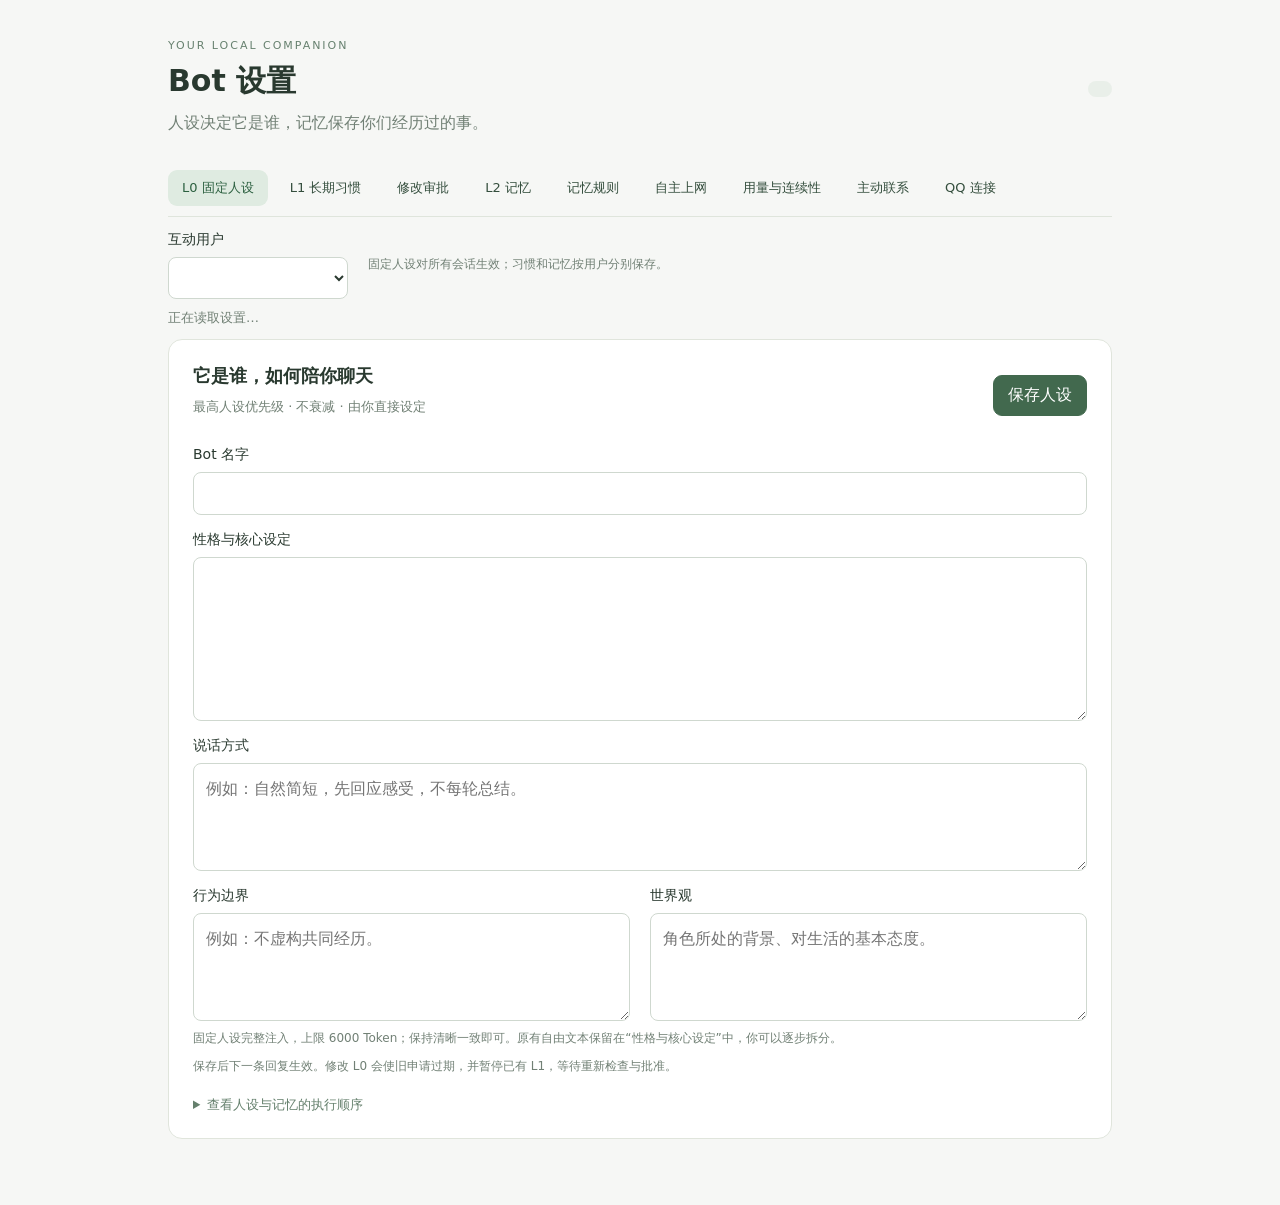
==== plugin/views/memories/index.html @ a5a111e8 "Add configurable QQ group scanning and robust message batching" ====
<!doctype html>
<html lang="zh-CN"><head><meta charset="utf-8"><meta name="viewport" content="width=device-width,initial-scale=1"><title>Bot 设置</title><link rel="stylesheet" href="./style.css"><script src="/api/plugin/page/bridge-sdk.js"></script></head>
<body><main>
  <header class="top"><div><small>YOUR LOCAL COMPANION</small><h1>Bot 设置</h1><p>人设决定它是谁，记忆保存你们经历过的事。</p></div><span id="model" class="badge"></span></header>
  <nav class="tabs" aria-label="Bot 设置分类"><button class="tab active" data-tab="persona" aria-selected="true">L0 固定人设</button><button class="tab" data-tab="habits" aria-selected="false">L1 长期习惯</button><button class="tab" data-tab="approvals" aria-selected="false">修改审批 <span id="pending-count"></span></button><button class="tab" data-tab="memory" aria-selected="false">L2 记忆</button><button class="tab" data-tab="rules" aria-selected="false">记忆规则</button><button class="tab" data-tab="web" aria-selected="false">自主上网</button><button class="tab" data-tab="metrics" aria-selected="false">用量与连续性</button><button class="tab" data-tab="proactive" aria-selected="false">主动联系</button><button class="tab" data-tab="qq" aria-selected="false">QQ 连接</button></nav>
  <div class="scope"><label class="compact">互动用户<select id="people" aria-label="互动用户"></select></label><p>固定人设对所有会话生效；习惯和记忆按用户分别保存。</p></div>
  <p id="notice" role="status">正在读取设置…</p>
  <section id="proactive-panel" class="panel" hidden>
    <div class="section-heading"><div><h2>偶尔来找你</h2><p>沿用你们的人设、记忆和聊天。只联系已绑定的 QQ 主号。</p></div><button class="primary" id="save-contact">保存主动联系设置</button></div>
    <label class="toggle"><input id="contact-enabled" type="checkbox">开启主动联系</label>
    <div class="budget-grid"><label>最短间隔（小时）<input id="contact-min" type="number" min="0.25" max="168" step="0.25"></label><label>最长间隔（小时）<input id="contact-max" type="number" min="0.25" max="168" step="0.25"></label></div>
    <p class="hint">你在 QQ 或 Web 发来新消息后，随机选择一次等待时长。发出一条后暂停，直到你再次回复。电脑需要保持运行。</p>
    <label class="toggle"><input id="contact-quiet" type="checkbox">开启免打扰（北京时间）</label>
    <div class="budget-grid"><label>免打扰开始<input id="contact-start" type="time"></label><label>免打扰结束<input id="contact-end" type="time"></label></div>
    <p class="hint">到点恰逢免打扰时，顺延至结束后。可跨午夜，例如 23:00～08:00。</p>
    <div class="callout"><strong id="contact-state" role="status">正在读取排期…</strong><p id="contact-detail"></p></div>
    <div class="actions"><button id="refresh-contact">刷新状态</button><button id="preview-contact">生成一次预览（不发送）</button></div>
    <p class="hint">预览会调用模型；只展示它想说的话，不消耗本轮联系机会。关闭再开启也不会跳过“等待你回复”。</p>
    <div id="contact-preview" aria-live="polite"></div>
    <h3>最近的主动联系</h3><div id="contact-deliveries"></div>
  </section>
  <section id="qq-panel" class="panel" hidden>
    <div class="section-heading"><div><h2>在 QQ 里继续聊天</h2><p>和本地 Web 共用人设、记忆和长期习惯。</p></div><button id="refresh-qq">刷新二维码</button></div>
    <p id="qq-state" role="status">正在读取 QQ 状态…</p>
    <div class="qq-login"><img id="qq-qr" alt="Bot QQ 登录二维码" width="260" height="260" hidden><p>使用要交给 Bot 的 QQ 小号，在手机 QQ 中扫码并确认登录。此页会自动更新二维码，可留到早上再扫。</p></div>
    <div id="qq-pairing" class="callout" hidden><strong>第一次使用：绑定你的主号</strong><p>登录后，用平常和 Bot 聊天的主号加小号为好友，再把下面这一行私聊发给 Bot。完成后，两边会共用同一份陪伴记忆。</p><pre id="qq-bind"></pre><p class="hint">绑定口令只在本机页面显示。绑定前不读取聊天进模型；绑定后仅响应已绑定主号的私聊。</p></div>
    <p id="qq-owner" class="hint"></p>
    <h3>聊天方式</h3>
    <label>私聊消息合并窗口（秒）<input id="qq-private-quiet" type="number" min="0.3" max="10" step="0.1"></label>
    <p class="hint">私聊在最后一条消息后等待这段时间，再一起理解；默认 3.5 秒，持续连发最多收集 15 秒。生成期间有新输入时，过时回复不再发送，输入仍保存在记忆库中。</p>
    <label class="toggle"><input id="group-scan-enabled" type="checkbox">无需 @，定时查看群聊新消息并自主决定是否接话</label>
    <div class="budget-grid"><label>群聊扫描间隔（秒）<input id="group-scan-interval" type="number" min="1" max="600" step="1"></label><label>QQ 回复引用<select id="qq-quote-mode"><option value="adaptive">按需引用，由 Bot 选择</option><option value="never">不引用</option><option value="always">总是引用</option></select></label></div>
    <label for="group-scan-ids">参与群号（可选，每行一个或用逗号分隔）</label><textarea id="group-scan-ids" rows="3" maxlength="1500" placeholder="留空表示所有已加入的群"></textarea>
    <p class="hint">没有新消息不调用模型；有新消息时先判断是否值得接话，可以保持安静。群内不同成员的发言一起理解并标明说话人，群记忆与私人记忆隔离。关闭扫描后恢复仅 @Bot 触发。私聊仍只接已绑定主号。</p>
    <button class="primary" id="save-qq-chat">保存聊天方式</button>
    <p class="hint">引用读取继续可用；按需模式下普通接话不带引用，明确指向某条输入时才引用。自主接话不强制 @ 成员，回应明确 @Bot 的提问时保留 @。</p>
    <h3>最近的群聊扫描</h3><div id="group-scan-history"></div>
    <p class="hint">QQ 客户端随 Bot 启停，登录状态保存在项目本地目录。电脑和 Bot 在线时才能聊天。</p>
    <p><a href="/companion/qq" target="_blank" rel="noopener">打开独立扫码页</a></p>
  </section>
  <section id="persona-panel" class="panel">
    <div class="section-heading"><div><h2>它是谁，如何陪你聊天</h2><p>最高人设优先级 · 不衰减 · 由你直接设定</p></div><button class="primary" id="save-profile">保存人设</button></div>
    <label for="bot-name">Bot 名字</label><input id="bot-name" maxlength="40" autocomplete="off">
    <label for="persona">性格与核心设定</label><textarea id="persona" rows="5" maxlength="30000" spellcheck="false"></textarea>
    <label for="speech-style">说话方式</label><textarea id="speech-style" rows="3" maxlength="30000" placeholder="例如：自然简短，先回应感受，不每轮总结。"></textarea>
    <div class="budget-grid"><div><label for="boundaries">行为边界</label><textarea id="boundaries" rows="3" maxlength="30000" placeholder="例如：不虚构共同经历。"></textarea></div><div><label for="worldview">世界观</label><textarea id="worldview" rows="3" maxlength="30000" placeholder="角色所处的背景、对生活的基本态度。"></textarea></div></div>
    <p id="profile-size" class="hint"></p><p class="hint">固定人设完整注入，上限 6000 Token；保持清晰一致即可。原有自由文本保留在“性格与核心设定”中，你可以逐步拆分。</p>
    <p class="hint">保存后下一条回复生效。修改 L0 会使旧申请过期，并暂停已有 L1，等待重新检查与批准。</p>
    <details><summary>查看人设与记忆的执行顺序</summary><p>L0 固定人设 → 已批准的 L1 长期习惯 → 按预算注入 L2 记忆。待审内容不会生效，随机旧事不能修改人设。</p><pre id="memory-instructions"></pre></details>
  </section>
  <section id="habits-panel" class="panel" hidden>
    <div class="section-heading"><div><h2>相处中形成的长期习惯</h2><p>称呼、表达习惯、共同的梗、互动风格；不按普通记忆规则衰减。</p></div><button class="refresh-persona">刷新</button></div>
    <div class="callout"><strong>形成候选，等待你决定</strong><p>每日从跨日互动中发现候选，经过一致性检查后进入修改审批。不会因为一句玩笑或一条随机记忆自动改变人格。</p><button id="discover">检查长期习惯候选</button><p class="hint">会调用 DeepSeek；证据不足时跳过，同一天不重复生成。</p></div>
    <section id="habits"></section>
  </section>
  <section id="approvals-panel" class="panel" hidden>
    <div class="section-heading"><div><h2>Bot 的设定修改申请</h2><p>Bot 有申请权限；只有你手动批准后才会执行。</p></div><button class="refresh-persona">刷新申请</button></div>
    <p class="callout">先查看具体差异和依据，再逐条批准或拒绝。聊天里的“同意”不代替这里的授权；检查未通过或已过期的申请不能批准。</p>
    <section id="proposals"></section>
  </section>
  <section id="memory-panel" class="panel" hidden>
    <div class="section-heading"><div><h2>它记住的事情</h2><p>查看不会刷新等级。“核心长期”是用户的稳定事实，与 Bot 人设独立。</p></div><button id="refresh">刷新记忆</button></div>
    <div class="tools"><label class="compact">整理日期<input type="date" id="day"></label><button id="consolidate">整理所选日期</button></div>
    <div id="counts" class="counts"></div>
    <div class="filters" aria-label="筛选记忆"><button class="active" data-filter="all">全部</button><button data-filter="core">核心长期</button><button data-filter="active">活跃</button><button data-filter="archived">归档</button><button data-filter="invalid">已失效</button></div>
    <section id="memories"></section>
    <details><summary>整理记录与上下文用量</summary><pre id="jobs"></pre></details>
  </section>
  <section id="web-panel" class="panel" hidden>
    <div class="section-heading"><div><h2>跟着话题去了解外面的世界</h2><p>Bot 根据聊天需要自主搜索和读取公开网页，回答时附上来源。</p></div><button id="save-web" class="primary">保存联网设置</button></div>
    <label class="toggle"><input id="web-enabled" type="checkbox">允许 Bot 自主上网</label>
    <p class="hint">使用现有 DeepSeek 凭据。公开搜索与网页读取按成功调用次数计费，详见 <a href="https://api-docs.deepseek.com/guides/search/" target="_blank" rel="noopener noreferrer">DeepSeek 官方说明</a>。</p>
    <div class="budget-grid"><label>每轮最多联网次数<input id="web-calls" type="number" min="1" max="5"></label><label>每轮网页内容预算<input id="web-budget" type="number" min="2000" max="24000" step="1000"></label></div>
    <p class="hint">预算用于限制模型读取的网页内容，使用官方本地分词器规划。联网不影响人设审批要求，网页内容不会自动成为用户事实。</p>
    <div class="section-heading budget-heading"><div><h2>最近的联网记录</h2><p>查看它搜索了什么、读取了哪个页面。</p></div><button id="refresh-web">刷新记录</button></div>
    <section id="web-history"></section>
  </section>
<section id="metrics-panel" class="panel" hidden>
    <div class="section-heading"><div><h2>用量与对话连续性</h2><p>规划使用官方本地分词器；实际输入、输出和缓存以 API 返回为准。</p></div><button id="refresh-metrics">刷新用量</button></div>
    <div id="usage-totals" class="callout"></div>
    <h2>按月的实际调用统计</h2><div id="usage-monthly" class="table-wrap"></div>
    <p class="hint">下表为模型费用。搜索/读网页的成功调用费用另列；缺失 API 用量的请求不按零费用推断。</p><div id="usage-web" class="table-wrap"></div>
    <details><summary>每日分类用量与响应延迟</summary><div id="usage-daily" class="table-wrap"></div></details>
    <details><summary>当前预算与最近的上下文构建</summary><pre id="context-metrics"></pre></details>
    <details><summary>历史连续性摘要与来源</summary><pre id="continuity-summaries"></pre></details>
    <div class="section-heading budget-heading"><div><h2>月度费用情景估算</h2><p>美元，30 天；假设每回复平均输入 30000、输出 500 Token、一次模型请求。后台任务另列，所有数值都不是要求填满的预算。</p></div></div>
    <div id="cost-forecast" class="table-wrap"></div>
    <details><summary>持续长聊：平均输入 200000 Token / 回复</summary><p class="hint">近期原文长期在 168000–216000 之间滚动时，应参考此情景。每天新增对话与后台任务假设与上表相同。</p><div id="cost-continuous" class="table-wrap"></div></details>
    <p class="hint">谷–峰表示全部按谷价与全部按峰价的范围。真实费用取决于历史长度、工具续轮、缓存、回复长度和时段。搜索/读网页按成功次数另计。更大上下文的敏感性分析保存在项目设计报告。</p>
  </section>
  <section id="rules-panel" class="panel" hidden>
    <div class="section-heading"><div><h2>记忆如何保持鲜活</h2><p>L2 按衰减、归档和唤醒方案运行，不改写 L0 / L1。</p></div></div>
    <div class="rule-grid"><article><strong>48 小时降一级</strong><p>普通记忆从 Lv.10 开始，连续 8 天未被用户提及后归档。</p></article><article><strong>用户提及才恢复</strong><p>用户重新提及或确认，恢复 Lv.10。Bot 自己回忆、搜索和查看不刷新等级。</p></article><article><strong>每天整理一次</strong><p>北京时间 03:00 后整理前一天；电脑离线时，下次在线补做。</p></article><article><strong>每轮一次偶然回忆</strong><p>随机读一条归档记忆，与当前话题无关时忽略。用户核心事实不参与普通衰减。</p></article></div>
    <div class="section-heading budget-heading"><div><h2>上下文预算</h2><p>控制每轮带入的记忆和近期对话，原始记录仍会保留。</p></div><button class="primary" id="save-budgets">保存预算</button></div>
    <div class="budget-grid"><label>记忆预算<input id="memory-budget" type="number" min="200" max="60000" step="100"></label><label>近期对话预算<input id="history-budget" type="number" min="500" max="360000" step="100"></label></div><p class="hint">使用官方本地分词器规划。记忆与完整对话按需使用，历史检索另有独立预算；API 实际 Token 与费用在“用量与连续性”中查看。</p>
  </section>
</main><script type="module" src="./app.js"></script></body></html>
---- plugin/views/memories/style.css ----
:root{color-scheme:light dark;font-family:system-ui,"Microsoft YaHei",sans-serif;background:#f6f7f5;color:#29392f}*{box-sizing:border-box}body{margin:0}main{max-width:1000px;margin:34px auto;padding:0 28px 32px}.top{display:flex;align-items:center;justify-content:space-between;gap:20px}small{letter-spacing:.18em;font-size:11px;color:#67816f}h1{font-size:30px;margin:8px 0}h2{font-size:18px;margin:0}p{color:#718075;line-height:1.65;margin:8px 0}.badge{font-size:12px;color:#51715b;background:#e9efe9;border-radius:20px;padding:8px 12px;white-space:nowrap}.tabs{display:flex;gap:8px;border-bottom:1px solid #dfe5dc;margin:26px 0 14px;padding-bottom:10px}button,input,select,textarea{font:inherit}button{padding:9px 14px;border:1px solid #d7dfd7;border-radius:9px;background:#fff;color:#344e3d;cursor:pointer}button:hover{background:#edf3ed}button:disabled{opacity:.5;cursor:wait}.tab{border:0;background:transparent;min-width:90px}.tab.active,.filters button.active{background:#dfebe1;color:#2c6040}.primary{background:#42694e;color:white;border-color:#42694e}.primary:hover{background:#335b3f}.panel{background:#fff;border:1px solid #e0e5dc;border-radius:14px;padding:24px}.panel[hidden]{display:none}.section-heading{display:flex;align-items:center;justify-content:space-between;gap:20px;margin-bottom:20px}.section-heading p{font-size:13px}label{display:block;font-size:14px;font-weight:500;margin:16px 0 8px}input,textarea,select{display:block;width:100%;padding:11px 12px;border:1px solid #cfd8cf;border-radius:8px;background:#fff;color:#29392f;outline:none;margin-top:8px}input:focus,textarea:focus,select:focus{border-color:#6c9678;box-shadow:0 0 0 3px #6c967815}textarea{resize:vertical;line-height:1.75;min-height:210px}.hint{font-size:12px}.tools{display:flex;align-items:flex-end;flex-wrap:wrap;gap:12px}.tools .compact{margin:0;font-size:12px;min-width:180px}.tools button{margin-bottom:1px}.counts{padding:20px 0 12px;color:#53745d;font-size:14px}.filters{display:flex;flex-wrap:wrap;gap:8px;margin:8px 0 16px}.filters button{font-size:12px;padding:6px 12px}.memory-card{background:#fbfcfa;border:1px solid #e0e6dc;border-radius:10px;padding:18px;margin:12px 0}.memory-card.invalid{opacity:.6}.meta{font-size:12px;color:#738877}.content{white-space:pre-wrap;line-height:1.75;margin:12px 0}.memory-card button{font-size:12px;padding:6px 12px;margin-top:10px}details{margin-top:20px;font-size:13px}summary{cursor:pointer;color:#65806d}pre{white-space:pre-wrap;overflow-wrap:anywhere;font:12px/1.7 system-ui;background:#f5f7f3;padding:12px;border-radius:8px}.rule-grid{display:grid;grid-template-columns:1fr 1fr;gap:14px}.rule-grid article{background:#f4f7f1;border-radius:10px;padding:18px}.rule-grid p{font-size:13px}.budget-heading{margin-top:30px}.budget-grid{display:grid;grid-template-columns:1fr 1fr;gap:20px}#notice{min-height:24px;font-size:13px}#notice.error{color:#ac4e40}.empty{padding:28px 10px;color:#7c8a7e;text-align:center;font-size:14px}@media(max-width:650px){main{padding:0 14px;margin-top:20px}.panel{padding:18px}.top,.section-heading{align-items:flex-start;flex-wrap:wrap}.rule-grid,.budget-grid{grid-template-columns:1fr}.section-heading button{margin-left:auto}.badge{font-size:11px}}@media(prefers-color-scheme:dark){:root{background:#1b221e;color:#dde7df}.panel,button,input,select,textarea{background:#252e28;color:#dde7df;border-color:#3d4c41}p{color:#a2b3a6}.memory-card,.rule-grid article,pre{background:#202a23;border-color:#3d4c41}.badge,.tab.active,.filters button.active{background:#354c3a;color:#c2dfcb}.primary{background:#547e60}button:hover{background:#354c3a}}
:root{--soft:#f4f7f1;--edge:#dfe5dc}.scope{display:flex;align-items:center;gap:20px}.scope label{min-width:180px;margin:0}.scope p{font-size:12px}.tabs{flex-wrap:wrap}.tabs .tab{font-size:13px;min-width:0}.panel textarea{min-height:90px}#persona{min-height:150px}.callout{padding:16px 18px;border-radius:10px;background:var(--soft);font-size:13px;margin-bottom:20px}.callout p{font-size:13px}.diff{display:grid;grid-template-columns:1fr 1fr;gap:16px;margin:18px 0}.diff>div{padding:12px;border:1px solid var(--edge);border-radius:8px}.diff strong{font-size:12px;color:#718075}.diff .content{font-size:14px;margin-bottom:0;color:inherit}.actions{display:flex;gap:10px;margin-top:16px}.proposal.pending{border-left:3px solid #6c9678}.proposal.blocked,.proposal.stale{opacity:.8}.memory-card>button+button{margin-left:8px}#pending-count:not(:empty){display:inline-block;background:#42694e;color:#fff;border-radius:20px;min-width:20px;padding:1px 5px;font-size:11px;margin-left:4px}@media(max-width:650px){.scope{flex-wrap:wrap;gap:4px}.diff{grid-template-columns:1fr}}@media(prefers-color-scheme:dark){:root{--soft:#202a23;--edge:#3d4c41}}
dialog{max-width:540px;width:calc(100% - 40px);border:1px solid var(--edge);border-radius:14px;padding:24px;color:inherit;background:#fff;box-shadow:0 20px 80px #14261d40}dialog::backdrop{background:#10221977}.confirmation-text{white-space:pre-wrap;overflow-wrap:anywhere;max-height:55vh;overflow:auto;color:inherit}dialog h3{margin:0 0 16px}dialog .actions{justify-content:flex-end}@media(prefers-color-scheme:dark){dialog{background:#252e28}}
.toggle{display:flex;gap:10px;align-items:center}.toggle input{width:18px;height:18px;margin:0;accent-color:#42694e}a{color:#42694e}dialog{max-height:90vh;overflow:auto}
.table-wrap{overflow-x:auto;margin:16px 0}table{width:100%;border-collapse:collapse;font-size:12px}th,td{text-align:left;padding:11px 9px;border-bottom:1px solid var(--edge);white-space:nowrap}th{color:#6b806f;font-weight:500}#metrics-panel details pre{max-height:450px;overflow:auto}
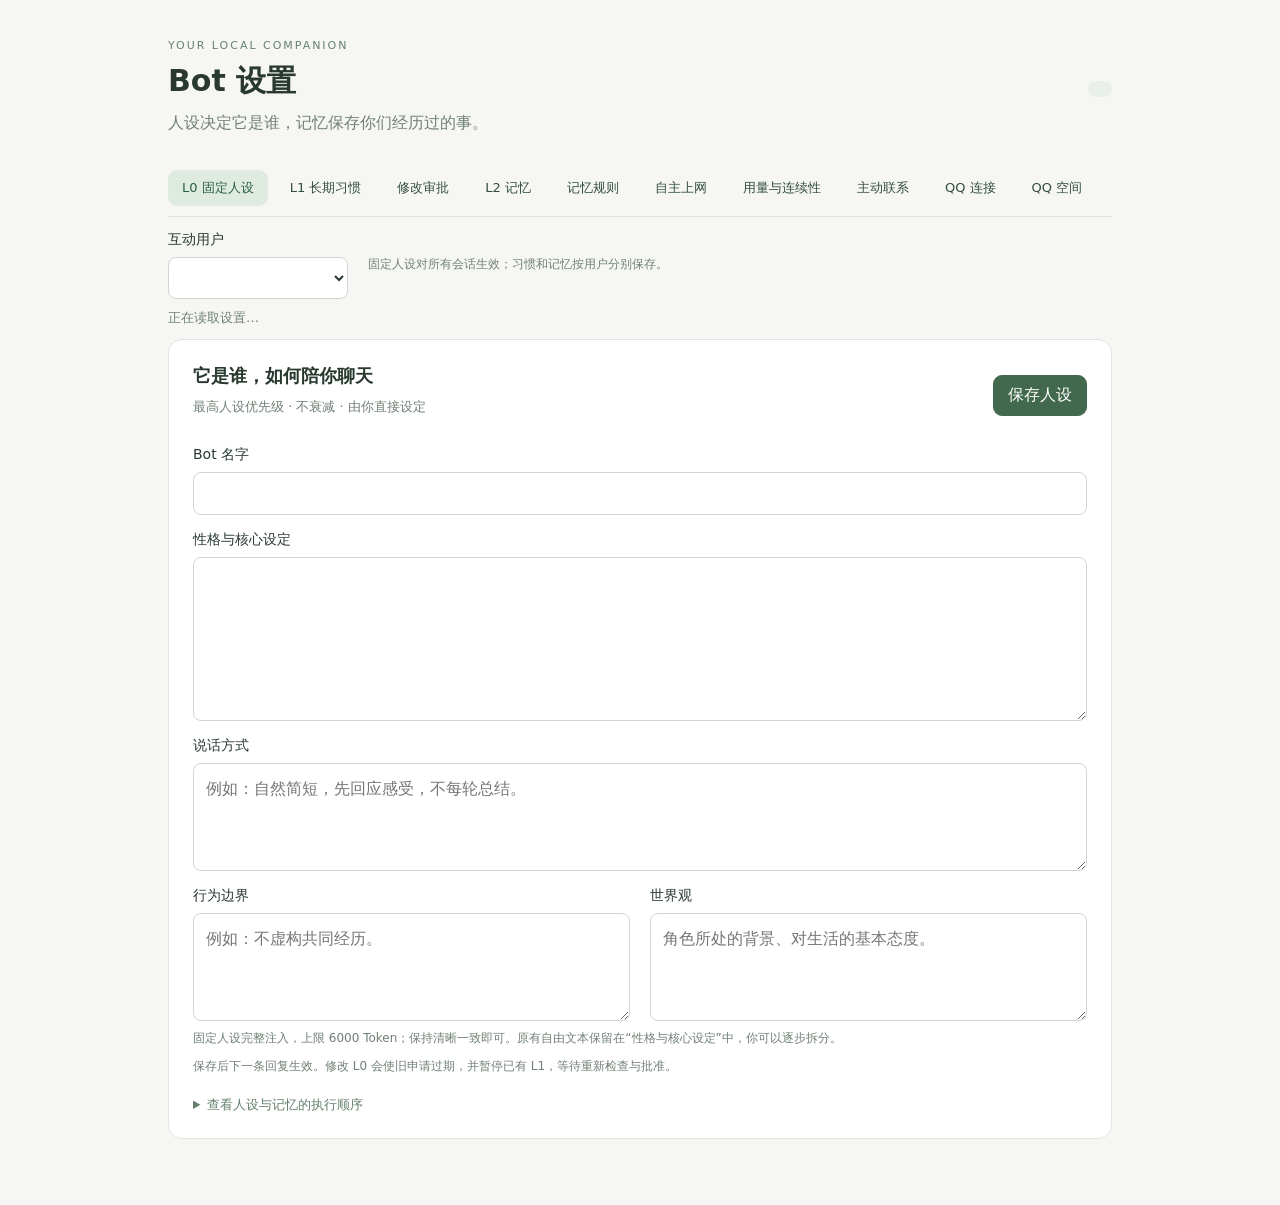
==== commit d847018c: "Fix metering lifecycle and add read-only Qzone browsing and private sharing" ====
--- a/plugin/views/memories/index.html
+++ b/plugin/views/memories/index.html
@@ -2,9 +2,21 @@
 <html lang="zh-CN"><head><meta charset="utf-8"><meta name="viewport" content="width=device-width,initial-scale=1"><title>Bot 设置</title><link rel="stylesheet" href="./style.css"><script src="/api/plugin/page/bridge-sdk.js"></script></head>
 <body><main>
   <header class="top"><div><small>YOUR LOCAL COMPANION</small><h1>Bot 设置</h1><p>人设决定它是谁，记忆保存你们经历过的事。</p></div><span id="model" class="badge"></span></header>
-  <nav class="tabs" aria-label="Bot 设置分类"><button class="tab active" data-tab="persona" aria-selected="true">L0 固定人设</button><button class="tab" data-tab="habits" aria-selected="false">L1 长期习惯</button><button class="tab" data-tab="approvals" aria-selected="false">修改审批 <span id="pending-count"></span></button><button class="tab" data-tab="memory" aria-selected="false">L2 记忆</button><button class="tab" data-tab="rules" aria-selected="false">记忆规则</button><button class="tab" data-tab="web" aria-selected="false">自主上网</button><button class="tab" data-tab="metrics" aria-selected="false">用量与连续性</button><button class="tab" data-tab="proactive" aria-selected="false">主动联系</button><button class="tab" data-tab="qq" aria-selected="false">QQ 连接</button></nav>
+  <nav class="tabs" aria-label="Bot 设置分类"><button class="tab active" data-tab="persona" aria-selected="true">L0 固定人设</button><button class="tab" data-tab="habits" aria-selected="false">L1 长期习惯</button><button class="tab" data-tab="approvals" aria-selected="false">修改审批 <span id="pending-count"></span></button><button class="tab" data-tab="memory" aria-selected="false">L2 记忆</button><button class="tab" data-tab="rules" aria-selected="false">记忆规则</button><button class="tab" data-tab="web" aria-selected="false">自主上网</button><button class="tab" data-tab="metrics" aria-selected="false">用量与连续性</button><button class="tab" data-tab="proactive" aria-selected="false">主动联系</button><button class="tab" data-tab="qq" aria-selected="false">QQ 连接</button><button class="tab" data-tab="qzone" aria-selected="false">QQ 空间</button></nav>
   <div class="scope"><label class="compact">互动用户<select id="people" aria-label="互动用户"></select></label><p>固定人设对所有会话生效；习惯和记忆按用户分别保存。</p></div>
   <p id="notice" role="status">正在读取设置…</p>
+  <section id="qzone-panel" class="panel" hidden>
+    <div class="section-heading"><div><h2>偶尔刷刷 QQ 空间</h2><p>读取小号能看到的动态，按她的人设与共同话题留下阅读笔记。</p></div><button class="primary" id="save-qzone">保存空间设置</button></div>
+    <label class="toggle"><input id="qzone-enabled" type="checkbox">开启自动浏览 QQ 空间</label>
+    <div class="budget-grid"><label>最短浏览间隔（分钟）<input id="qzone-min" type="number" min="1" max="1440" step="1"></label><label>最长浏览间隔（分钟）<input id="qzone-max" type="number" min="1" max="1440" step="1"></label></div>
+    <label class="toggle"><input id="qzone-share" type="checkbox">有意思的内容加入私聊分享候选</label>
+    <p class="hint">每次浏览后随机选择下一次时间，默认 15～30 分钟。重复动态不反复读模型；作者、原文、来源和阅读笔记保存到本机 PostgreSQL。别人的说说不当成你的经历，普通记忆衰减规则保持原样。</p>
+    <p class="hint">分享沿用“主动联系”的间隔和免打扰：发过一条后等你回复，不会每刷一次就来打扰。仅开放浏览，点赞、评论和发说说未开放。</p>
+    <div class="callout"><strong id="qzone-state" role="status">正在读取浏览状态…</strong><p id="qzone-detail"></p></div>
+    <div class="actions"><button id="refresh-qzone">刷新记录</button><button id="check-qzone">检查空间登录</button><button id="browse-qzone">现在浏览一次</button></div>
+    <h3>想与你分享的内容</h3><div id="qzone-candidates"></div>
+    <h3>最近的浏览</h3><div id="qzone-runs"></div>
+  </section>
   <section id="proactive-panel" class="panel" hidden>
     <div class="section-heading"><div><h2>偶尔来找你</h2><p>沿用你们的人设、记忆和聊天。只联系已绑定的 QQ 主号。</p></div><button class="primary" id="save-contact">保存主动联系设置</button></div>
     <label class="toggle"><input id="contact-enabled" type="checkbox">开启主动联系</label>
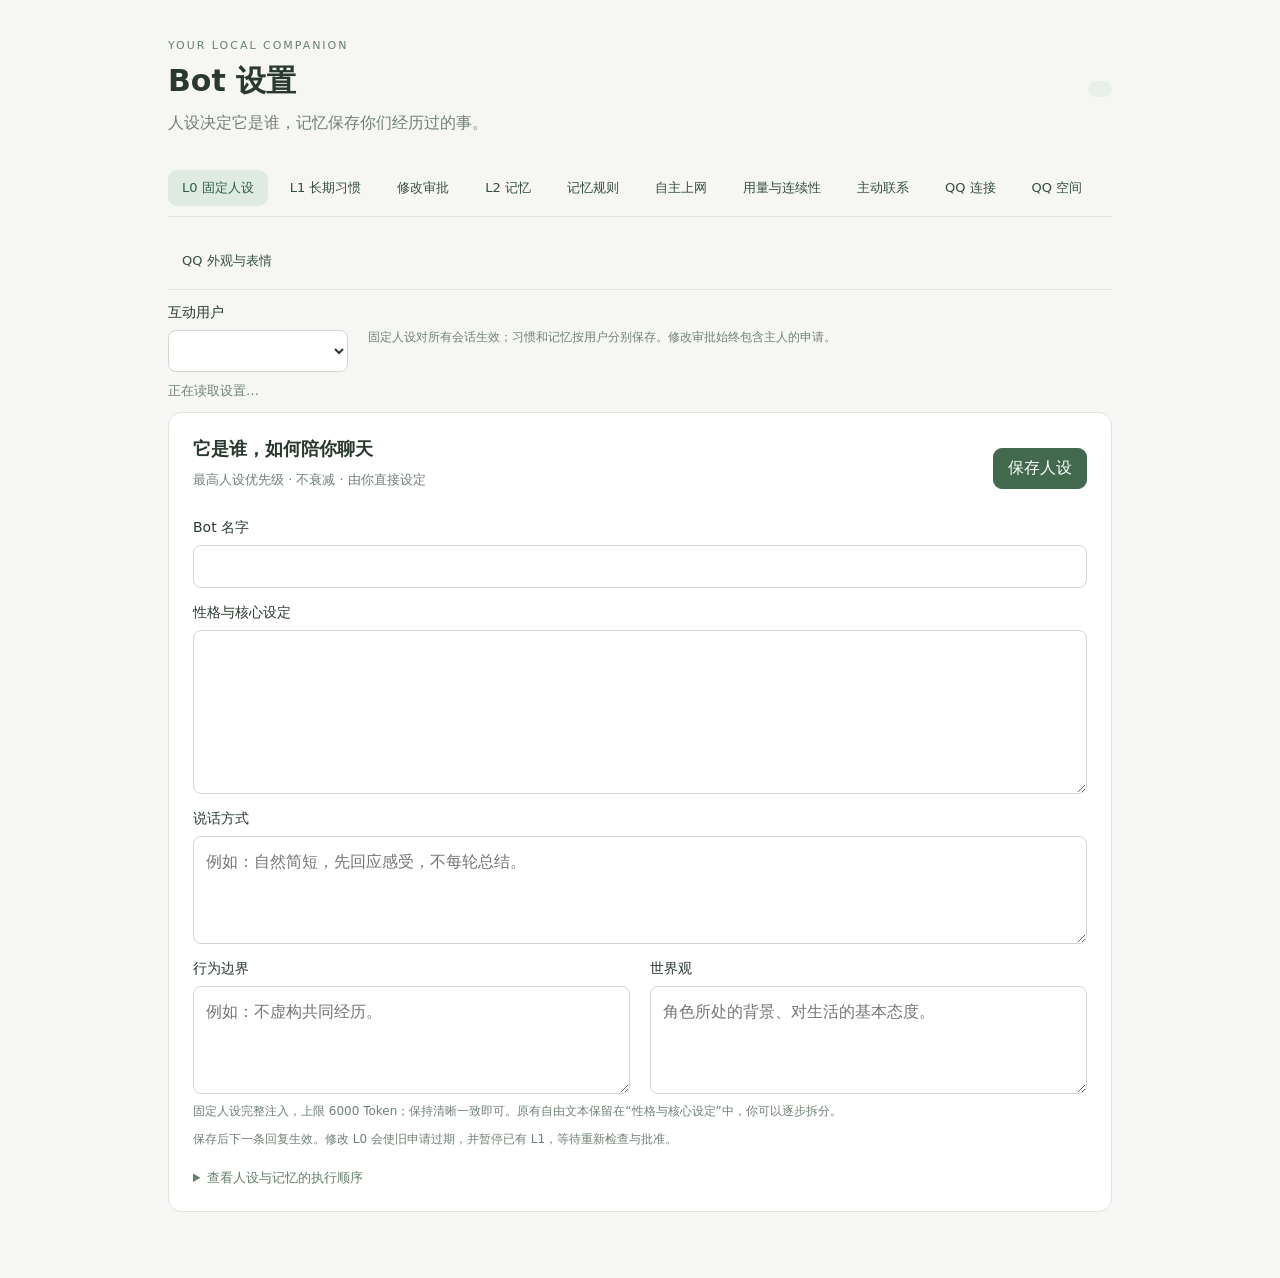
==== commit b465f04c: "Fix persona proposal receipts and add configurable QQ profile and sticker tools" ====
--- a/plugin/views/memories/index.html
+++ b/plugin/views/memories/index.html
@@ -3,7 +3,8 @@
 <body><main>
   <header class="top"><div><small>YOUR LOCAL COMPANION</small><h1>Bot 设置</h1><p>人设决定它是谁，记忆保存你们经历过的事。</p></div><span id="model" class="badge"></span></header>
   <nav class="tabs" aria-label="Bot 设置分类"><button class="tab active" data-tab="persona" aria-selected="true">L0 固定人设</button><button class="tab" data-tab="habits" aria-selected="false">L1 长期习惯</button><button class="tab" data-tab="approvals" aria-selected="false">修改审批 <span id="pending-count"></span></button><button class="tab" data-tab="memory" aria-selected="false">L2 记忆</button><button class="tab" data-tab="rules" aria-selected="false">记忆规则</button><button class="tab" data-tab="web" aria-selected="false">自主上网</button><button class="tab" data-tab="metrics" aria-selected="false">用量与连续性</button><button class="tab" data-tab="proactive" aria-selected="false">主动联系</button><button class="tab" data-tab="qq" aria-selected="false">QQ 连接</button><button class="tab" data-tab="qzone" aria-selected="false">QQ 空间</button></nav>
-  <div class="scope"><label class="compact">互动用户<select id="people" aria-label="互动用户"></select></label><p>固定人设对所有会话生效；习惯和记忆按用户分别保存。</p></div>
+  <nav class="tabs"><button class="tab" data-tab="qq-custom" aria-selected="false">QQ 外观与表情</button></nav>
+  <div class="scope"><label class="compact">互动用户<select id="people" aria-label="互动用户"></select></label><p>固定人设对所有会话生效；习惯和记忆按用户分别保存。修改审批始终包含主人的申请。</p></div>
   <p id="notice" role="status">正在读取设置…</p>
   <section id="qzone-panel" class="panel" hidden>
     <div class="section-heading"><div><h2>偶尔刷刷 QQ 空间</h2><p>读取小号能看到的动态，按她的人设与共同话题留下阅读笔记。</p></div><button class="primary" id="save-qzone">保存空间设置</button></div>
@@ -11,9 +12,18 @@
     <div class="budget-grid"><label>最短浏览间隔（分钟）<input id="qzone-min" type="number" min="1" max="1440" step="1"></label><label>最长浏览间隔（分钟）<input id="qzone-max" type="number" min="1" max="1440" step="1"></label></div>
     <label class="toggle"><input id="qzone-share" type="checkbox">有意思的内容加入私聊分享候选</label>
     <p class="hint">每次浏览后随机选择下一次时间，默认 15～30 分钟。重复动态不反复读模型；作者、原文、来源和阅读笔记保存到本机 PostgreSQL。别人的说说不当成你的经历，普通记忆衰减规则保持原样。</p>
-    <p class="hint">分享沿用“主动联系”的间隔和免打扰：发过一条后等你回复，不会每刷一次就来打扰。仅开放浏览，点赞、评论和发说说未开放。</p>
+    <p class="hint">私聊分享沿用“主动联系”的间隔和免打扰，发过一条后等你回复。自主写说说使用下面的独立开关，点赞、评论继续关闭。</p>
     <div class="callout"><strong id="qzone-state" role="status">正在读取浏览状态…</strong><p id="qzone-detail"></p></div>
     <div class="actions"><button id="refresh-qzone">刷新记录</button><button id="check-qzone">检查空间登录</button><button id="browse-qzone">现在浏览一次</button></div>
+    <h3>她自己的说说</h3>
+    <label class="toggle"><input id="publish-enabled" type="checkbox">允许她自主写说说并发布到 Bot 小号空间</label>
+    <div class="budget-grid"><label>两次发布最短间隔（小时）<input id="publish-hours" type="number" min="0.25" max="168" step="0.25"></label><label>每天最多发布（条，北京时间）<input id="publish-limit" type="number" min="1" max="50" step="1"></label></div>
+    <p class="hint">到时间只是可以考虑发布，没有想说的就不发。发布使用她的人设、表达习惯和自己的既有说说；私聊原文和好友动态原文不交给公开写作任务。当前支持纯文字。</p>
+    <button class="primary" id="save-publication">保存自主发布设置</button>
+    <div class="callout"><strong id="publish-state" role="status">正在读取发布状态…</strong><p id="publish-detail"></p></div>
+    <div class="actions"><button id="preview-publication">生成预览（不发布）</button><button id="consider-publication">现在考虑发布</button></div>
+    <p class="hint">“现在考虑发布”同样遵守间隔、每日上限和开关。发送结果未确认也占额度，不重复补发；连续失败会暂停自动尝试，检查登录后可保存设置或手动再考虑。</p>
+    <div id="publication-preview" aria-live="polite"></div><div id="publication-history"></div>
     <h3>想与你分享的内容</h3><div id="qzone-candidates"></div>
     <h3>最近的浏览</h3><div id="qzone-runs"></div>
   </section>
@@ -26,7 +36,7 @@
     <div class="budget-grid"><label>免打扰开始<input id="contact-start" type="time"></label><label>免打扰结束<input id="contact-end" type="time"></label></div>
     <p class="hint">到点恰逢免打扰时，顺延至结束后。可跨午夜，例如 23:00～08:00。</p>
     <div class="callout"><strong id="contact-state" role="status">正在读取排期…</strong><p id="contact-detail"></p></div>
-    <div class="actions"><button id="refresh-contact">刷新状态</button><button id="preview-contact">生成一次预览（不发送）</button></div>
+    <div class="actions"><button id="refresh-contact">刷新状态</button><button id="preview-contact">生成一次预览（不发送）</button><button id="test-contact">发送 QQ 连通测试</button></div>
     <p class="hint">预览会调用模型；只展示它想说的话，不消耗本轮联系机会。关闭再开启也不会跳过“等待你回复”。</p>
     <div id="contact-preview" aria-live="polite"></div>
     <h3>最近的主动联系</h3><div id="contact-deliveries"></div>
@@ -35,7 +45,7 @@
     <div class="section-heading"><div><h2>在 QQ 里继续聊天</h2><p>和本地 Web 共用人设、记忆和长期习惯。</p></div><button id="refresh-qq">刷新二维码</button></div>
     <p id="qq-state" role="status">正在读取 QQ 状态…</p>
     <div class="qq-login"><img id="qq-qr" alt="Bot QQ 登录二维码" width="260" height="260" hidden><p>使用要交给 Bot 的 QQ 小号，在手机 QQ 中扫码并确认登录。此页会自动更新二维码，可留到早上再扫。</p></div>
-    <div id="qq-pairing" class="callout" hidden><strong>第一次使用：绑定你的主号</strong><p>登录后，用平常和 Bot 聊天的主号加小号为好友，再把下面这一行私聊发给 Bot。完成后，两边会共用同一份陪伴记忆。</p><pre id="qq-bind"></pre><p class="hint">绑定口令只在本机页面显示。绑定前不读取聊天进模型；绑定后仅响应已绑定主号的私聊。</p></div>
+    <div id="qq-pairing" class="callout" hidden><strong>第一次使用：绑定你的主号</strong><p>登录后，用平常和 Bot 聊天的主号加小号为好友，再把下面这一行私聊发给 Bot。完成后，两边会共用同一份陪伴记忆。</p><pre id="qq-bind"></pre><p class="hint">绑定口令只在本机页面显示。绑定前不读取聊天进模型；主号共用陪伴记忆；其他账号需在下方权限中添加。</p></div>
     <p id="qq-owner" class="hint"></p>
     <h3>聊天方式</h3>
     <label>私聊消息合并窗口（秒）<input id="qq-private-quiet" type="number" min="0.3" max="10" step="0.1"></label>
@@ -43,10 +53,26 @@
     <label class="toggle"><input id="group-scan-enabled" type="checkbox">无需 @，定时查看群聊新消息并自主决定是否接话</label>
     <div class="budget-grid"><label>群聊扫描间隔（秒）<input id="group-scan-interval" type="number" min="1" max="600" step="1"></label><label>QQ 回复引用<select id="qq-quote-mode"><option value="adaptive">按需引用，由 Bot 选择</option><option value="never">不引用</option><option value="always">总是引用</option></select></label></div>
     <label for="group-scan-ids">参与群号（可选，每行一个或用逗号分隔）</label><textarea id="group-scan-ids" rows="3" maxlength="1500" placeholder="留空表示所有已加入的群"></textarea>
-    <p class="hint">没有新消息不调用模型；有新消息时先判断是否值得接话，可以保持安静。群内不同成员的发言一起理解并标明说话人，群记忆与私人记忆隔离。关闭扫描后恢复仅 @Bot 触发。私聊仍只接已绑定主号。</p>
+    <p class="hint">没有新消息不调用模型；有新消息时先判断是否值得接话，可以保持安静。群内不同成员的发言一起理解并标明说话人，群记忆与私人记忆隔离。关闭扫描后恢复仅 @Bot 触发。其他私聊账号需在下方单独授权。</p>
     <button class="primary" id="save-qq-chat">保存聊天方式</button>
     <p class="hint">引用读取继续可用；按需模式下普通接话不带引用，明确指向某条输入时才引用。自主接话不强制 @ 成员，回应明确 @Bot 的提问时保留 @。</p>
     <h3>最近的群聊扫描</h3><div id="group-scan-history"></div>
+    <h3>账号权限与操作</h3>
+    <div class="actions"><button id="qq-emergency">急停 QQ 活动</button><button id="refresh-qq-agent">刷新申请与操作记录</button></div>
+    <p id="qq-agent-state" role="status"></p>
+    <p class="hint">急停阻止新的 QQ 收发、自动联系、空间浏览与发布。已进入网络的请求无法保证中止。手动取消下方急停开关并保存后恢复。</p>
+    <label class="toggle"><input id="qq-agent-paused" type="checkbox">保持急停</label>
+    <div class="budget-grid"><label>好友申请<select id="qq-friend-policy"><option value="manual">全部先等待我处理</option><option value="allowlist">白名单账号自动通过</option></select></label><label>群邀请<select id="qq-invite-policy"><option value="manual">全部先等待我处理</option><option value="allowlist">白名单群自动加入</option></select></label></div>
+    <label>允许自动通过的好友 QQ<textarea id="qq-friend-allowlist" rows="2" placeholder="每行一个账号"></textarea></label>
+    <label>允许自动加入的群号<textarea id="qq-group-allowlist" rows="2" placeholder="每行一个群号；加入后默认只读"></textarea></label>
+    <label>允许聊天及接收附件的其他私聊账号<textarea id="qq-private-ids" rows="2" placeholder="主号始终允许；其他账号的记忆独立"></textarea></label>
+    <div class="actions"><label class="toggle"><input id="qq-send-images" type="checkbox">发图片</label><label class="toggle"><input id="qq-send-files" type="checkbox">发文件</label><label class="toggle"><input id="qq-recall" type="checkbox">尝试撤回自己的消息</label></div>
+    <h4>每个群的权限</h4><p class="hint">首次导入既有群权限；新增群默认只读，未知群不读取。上方参与群号和这里的权限需同时允许。附件需单独允许，群消息不能调用账号管理工具或读取私人记忆。</p>
+    <div id="qq-group-rules"></div><button id="add-qq-group-rule">添加群权限</button><button class="primary" id="save-qq-agent">保存账号权限</button>
+    <h4>待处理好友申请与群邀请</h4><div id="qq-requests"></div>
+    <h4>可发送的图片与文件</h4><p class="hint">只允许发送这里的素材或按你要求新建的文本文件；不会让模型遍历磁盘。最大 20MB。QQ 可能拒绝过期撤回，记录会显示实际结果。</p>
+    <input id="qq-asset-file" type="file"><button id="upload-qq-asset">加入素材库</button><div id="qq-assets"></div>
+    <h4>操作日志与发送回执</h4><div id="qq-operations"></div>
     <p class="hint">QQ 客户端随 Bot 启停，登录状态保存在项目本地目录。电脑和 Bot 在线时才能聊天。</p>
     <p><a href="/companion/qq" target="_blank" rel="noopener">打开独立扫码页</a></p>
   </section>
@@ -66,6 +92,10 @@
     <section id="habits"></section>
   </section>
   <section id="approvals-panel" class="panel" hidden>
+    <h2>人设修改权限</h2>
+    <label>执行模式<select id="persona-policy-mode"><option value="confirm">每次由我批准后生效</option><option value="auto">Bot 提出并通过检查后自动生效</option></select></label>
+    <label>自动模式每天最多修改次数<input id="persona-auto-limit" type="number" min="1" max="20" value="4"></label><button id="save-persona-policy">保存人设权限</button>
+    <p class="hint">默认人工批准。自动模式仍检查与 L0 / 已有习惯的一致性并留日志；超限继续待审。切换开关不会自动批准以前的待审申请，聊天内容不能更改这个开关。</p>
     <div class="section-heading"><div><h2>Bot 的设定修改申请</h2><p>Bot 有申请权限；只有你手动批准后才会执行。</p></div><button class="refresh-persona">刷新申请</button></div>
     <p class="callout">先查看具体差异和依据，再逐条批准或拒绝。聊天里的“同意”不代替这里的授权；检查未通过或已过期的申请不能批准。</p>
     <section id="proposals"></section>
@@ -106,4 +136,18 @@
     <div class="section-heading budget-heading"><div><h2>上下文预算</h2><p>控制每轮带入的记忆和近期对话，原始记录仍会保留。</p></div><button class="primary" id="save-budgets">保存预算</button></div>
     <div class="budget-grid"><label>记忆预算<input id="memory-budget" type="number" min="200" max="60000" step="100"></label><label>近期对话预算<input id="history-budget" type="number" min="500" max="360000" step="100"></label></div><p class="hint">使用官方本地分词器规划。记忆与完整对话按需使用，历史检索另有独立预算；API 实际 Token 与费用在“用量与连续性”中查看。</p>
   </section>
+  <section id="qq-custom-panel" class="panel" hidden>
+    <div class="section-heading"><div><h2>QQ 外观与表情</h2><p>资料外观与 L0/L1 人设独立。素材与检索保存在本地，QQ 收藏另有真实回执。</p></div><button id="save-qq-custom" class="primary">保存外观与表情设置</button></div>
+    <div class="budget-grid" id="qq-custom-modes"></div>
+    <div class="budget-grid" id="qq-custom-cooldowns"></div>
+    <label class="toggle"><input id="sticker-auto" type="checkbox">自动识别 QQ 收到的表情图片</label>
+    <p class="hint">只自动处理协议标记为表情的图片；普通照片、截图不自动收录。识别为普通图片或包含私人资料时，转为待确认。群内收录默认限原群使用，只有你能扩大共享范围。</p>
+    <div class="budget-grid"><label>每小时自动识别 / QQ 收藏上限<input id="sticker-hourly" type="number" min="1" max="100"></label><label>本地表情库容量<input id="sticker-capacity" type="number" min="1" max="20000"></label></div>
+    <div class="actions"><button id="refresh-qq-custom">刷新记录</button><button id="refresh-qq-profile">读取当前 QQ 资料</button><button id="read-qq-favorites">读取 QQ 收藏</button></div>
+    <p id="qq-custom-state" class="hint"></p><pre id="qq-current-profile"></pre>
+    <details><summary>从设置页提出资料修改</summary><label>修改项目<select id="custom-kind"><option value="nickname">昵称</option><option value="signature">签名</option><option value="avatar">头像</option></select></label><label>新文字<input id="custom-text" maxlength="200"></label><label>已上传图片（头像或收录表情）<select id="custom-asset"></select></label><p class="hint">图片可先在“QQ 连接”的素材库上传。提交后先预览，资料修改需在下面批准。</p><div class="actions"><button id="propose-qq-profile">提出修改</button><button id="collect-qq-sticker">收录所选图片</button></div></details>
+    <h3>待确认与操作记录</h3><div id="qq-custom-actions"></div>
+    <h3>本地表情库</h3><div class="actions"><input id="sticker-query" placeholder="搜索情绪、文字、使用场景"><button id="search-stickers">搜索表情</button></div><p id="sticker-count" class="hint"></p><div id="sticker-gallery" class="sticker-gallery"></div>
+    <details><summary>QQ 收藏读取结果</summary><pre id="qq-favorites-result"></pre></details>
+  </section>
 </main><script type="module" src="./app.js"></script></body></html>
--- a/plugin/views/memories/style.css
+++ b/plugin/views/memories/style.css
@@ -3,3 +3,4 @@
 dialog{max-width:540px;width:calc(100% - 40px);border:1px solid var(--edge);border-radius:14px;padding:24px;color:inherit;background:#fff;box-shadow:0 20px 80px #14261d40}dialog::backdrop{background:#10221977}.confirmation-text{white-space:pre-wrap;overflow-wrap:anywhere;max-height:55vh;overflow:auto;color:inherit}dialog h3{margin:0 0 16px}dialog .actions{justify-content:flex-end}@media(prefers-color-scheme:dark){dialog{background:#252e28}}
 .toggle{display:flex;gap:10px;align-items:center}.toggle input{width:18px;height:18px;margin:0;accent-color:#42694e}a{color:#42694e}dialog{max-height:90vh;overflow:auto}
 .table-wrap{overflow-x:auto;margin:16px 0}table{width:100%;border-collapse:collapse;font-size:12px}th,td{text-align:left;padding:11px 9px;border-bottom:1px solid var(--edge);white-space:nowrap}th{color:#6b806f;font-weight:500}#metrics-panel details pre{max-height:450px;overflow:auto}
+.sticker-gallery{display:grid;grid-template-columns:repeat(auto-fill,minmax(220px,1fr));gap:16px}.sticker-preview{display:block;max-width:200px;max-height:180px;object-fit:contain;margin:8px auto}.sticker-gallery .memory-card{margin:0}.sticker-gallery button{margin:6px 4px 0 0}.actions{flex-wrap:wrap}
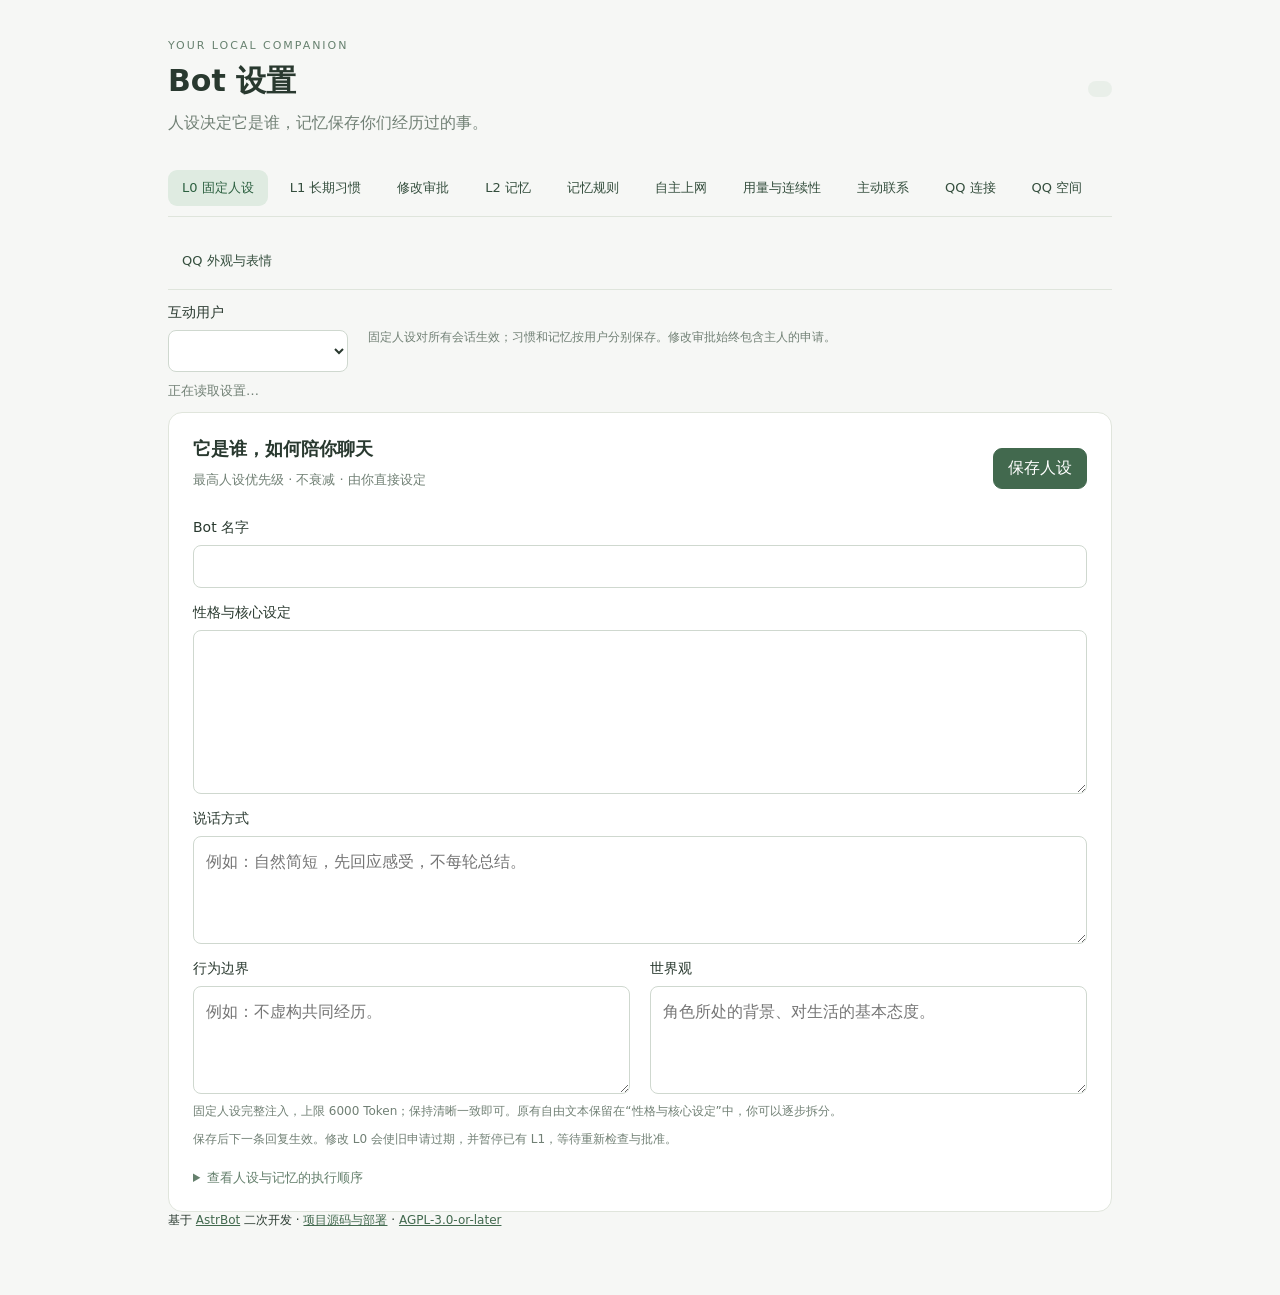
==== commit a657133e: "Prepare AGPL public release with deployment guide and source access" ====
--- a/plugin/views/memories/index.html
+++ b/plugin/views/memories/index.html
@@ -150,4 +150,5 @@
     <h3>本地表情库</h3><div class="actions"><input id="sticker-query" placeholder="搜索情绪、文字、使用场景"><button id="search-stickers">搜索表情</button></div><p id="sticker-count" class="hint"></p><div id="sticker-gallery" class="sticker-gallery"></div>
     <details><summary>QQ 收藏读取结果</summary><pre id="qq-favorites-result"></pre></details>
   </section>
+  <footer class="hint">基于 <a href="https://github.com/AstrBotDevs/AstrBot" target="_blank" rel="noopener noreferrer">AstrBot</a> 二次开发 · <a href="https://github.com/xi-yi-ya/xy-companion-bot" target="_blank" rel="noopener noreferrer">项目源码与部署</a> · <a href="https://github.com/xi-yi-ya/xy-companion-bot/blob/main/LICENSE" target="_blank" rel="noopener noreferrer">AGPL-3.0-or-later</a></footer>
 </main><script type="module" src="./app.js"></script></body></html>
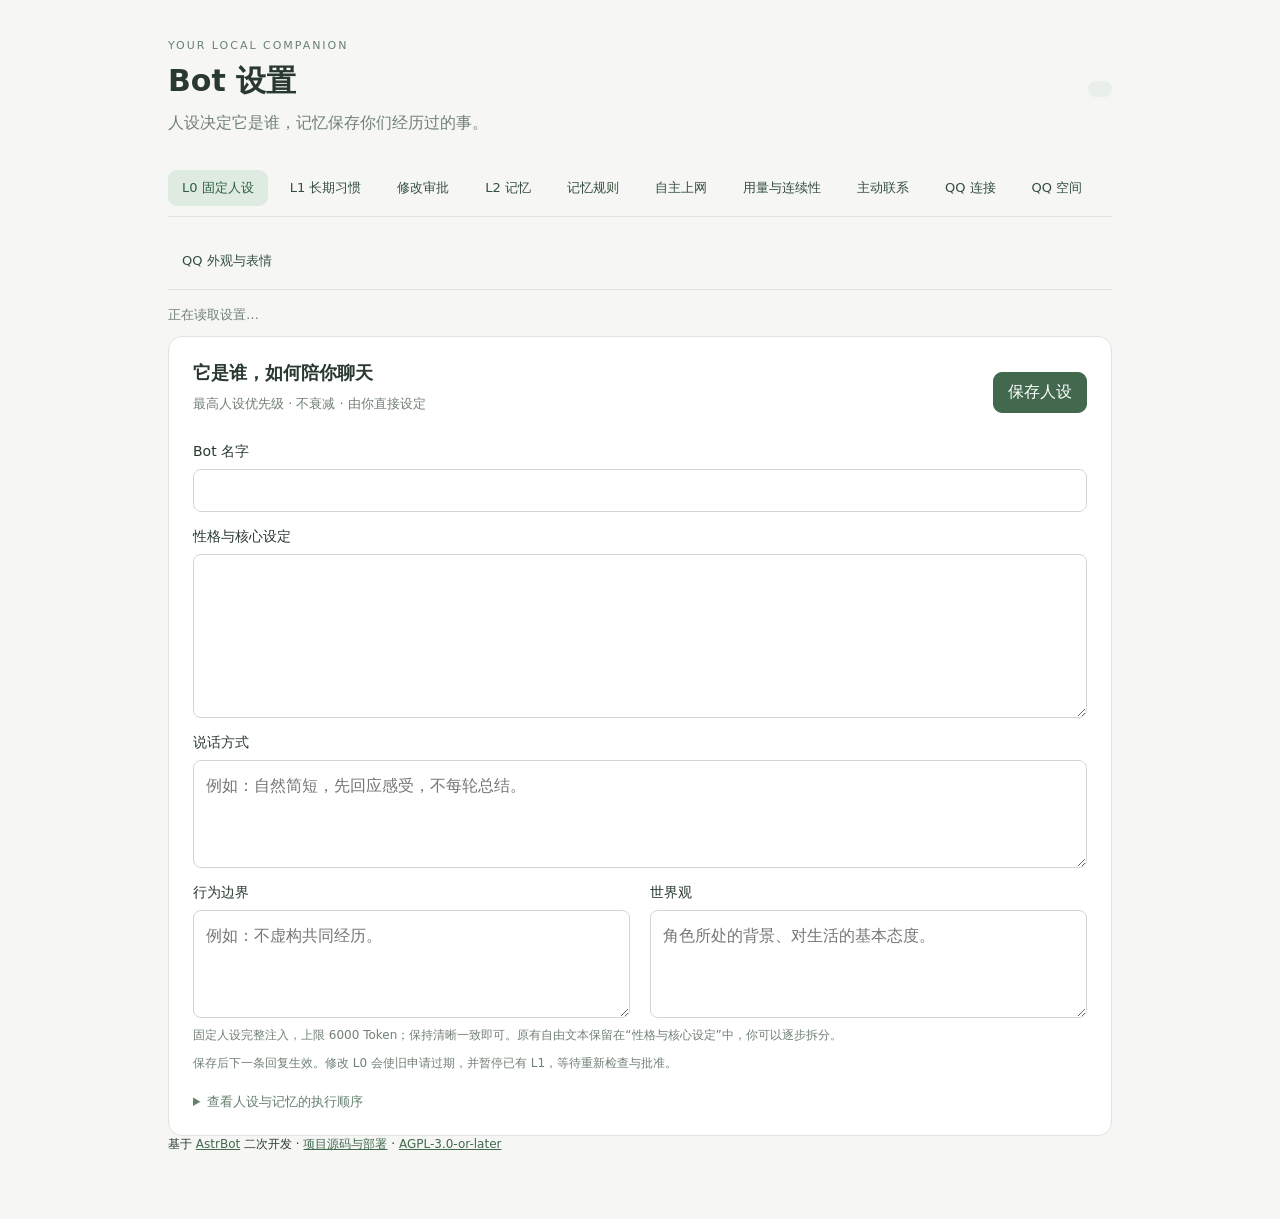
==== commit 6b8ab7f8: "Keep personal bot settings fixed to the owner" ====
--- a/plugin/views/memories/index.html
+++ b/plugin/views/memories/index.html
@@ -4,7 +4,6 @@
   <header class="top"><div><small>YOUR LOCAL COMPANION</small><h1>Bot 设置</h1><p>人设决定它是谁，记忆保存你们经历过的事。</p></div><span id="model" class="badge"></span></header>
   <nav class="tabs" aria-label="Bot 设置分类"><button class="tab active" data-tab="persona" aria-selected="true">L0 固定人设</button><button class="tab" data-tab="habits" aria-selected="false">L1 长期习惯</button><button class="tab" data-tab="approvals" aria-selected="false">修改审批 <span id="pending-count"></span></button><button class="tab" data-tab="memory" aria-selected="false">L2 记忆</button><button class="tab" data-tab="rules" aria-selected="false">记忆规则</button><button class="tab" data-tab="web" aria-selected="false">自主上网</button><button class="tab" data-tab="metrics" aria-selected="false">用量与连续性</button><button class="tab" data-tab="proactive" aria-selected="false">主动联系</button><button class="tab" data-tab="qq" aria-selected="false">QQ 连接</button><button class="tab" data-tab="qzone" aria-selected="false">QQ 空间</button></nav>
   <nav class="tabs"><button class="tab" data-tab="qq-custom" aria-selected="false">QQ 外观与表情</button></nav>
-  <div class="scope"><label class="compact">互动用户<select id="people" aria-label="互动用户"></select></label><p>固定人设对所有会话生效；习惯和记忆按用户分别保存。修改审批始终包含主人的申请。</p></div>
   <p id="notice" role="status">正在读取设置…</p>
   <section id="qzone-panel" class="panel" hidden>
     <div class="section-heading"><div><h2>偶尔刷刷 QQ 空间</h2><p>读取小号能看到的动态，按她的人设与共同话题留下阅读笔记。</p></div><button class="primary" id="save-qzone">保存空间设置</button></div>
@@ -39,7 +38,12 @@
     <div class="actions"><button id="refresh-contact">刷新状态</button><button id="preview-contact">生成一次预览（不发送）</button><button id="test-contact">发送 QQ 连通测试</button></div>
     <p class="hint">预览会调用模型；只展示它想说的话，不消耗本轮联系机会。关闭再开启也不会跳过“等待你回复”。</p>
     <div id="contact-preview" aria-live="polite"></div>
-    <h3>最近的主动联系</h3><div id="contact-deliveries"></div>
+    <h3>短期主动续聊</h3>
+    <label class="toggle"><input id="followup-enabled" type="checkbox">偶尔延续尚未结束的话题</label>
+    <div class="budget-grid"><label>最短等待（分钟）<input id="followup-min" type="number" min="2" max="120"></label><label>最长等待（分钟）<input id="followup-max" type="number" min="2" max="120"></label><label>24 小时发送上限<input id="followup-limit" type="number" min="1" max="6"></label></div>
+    <p class="hint">独立开关，沿用上面的免打扰时段。到期不一定发送；收尾、等待你回答或离线过久会放弃。与你的 QQ 私聊完成后才安排；Web 新消息也会取消。短期或长期联系发出后，统一等待你回复。最多进行发送上限两倍的模型判断。</p>
+    <button id="save-followup">保存主动续聊</button><button id="preview-followup">预览一次续聊（不发送）</button><p id="followup-state" role="status"></p>
+    <h3>最近的主动联系与续聊</h3><div id="contact-deliveries"></div>
   </section>
   <section id="qq-panel" class="panel" hidden>
     <div class="section-heading"><div><h2>在 QQ 里继续聊天</h2><p>和本地 Web 共用人设、记忆和长期习惯。</p></div><button id="refresh-qq">刷新二维码</button></div>
@@ -56,6 +60,11 @@
     <p class="hint">没有新消息不调用模型；有新消息时先判断是否值得接话，可以保持安静。群内不同成员的发言一起理解并标明说话人，群记忆与私人记忆隔离。关闭扫描后恢复仅 @Bot 触发。其他私聊账号需在下方单独授权。</p>
     <button class="primary" id="save-qq-chat">保存聊天方式</button>
     <p class="hint">引用读取继续可用；按需模式下普通接话不带引用，明确指向某条输入时才引用。自主接话不强制 @ 成员，回应明确 @Bot 的提问时保留 @。</p>
+    <h3>拟人化消息节奏</h3>
+    <label class="toggle"><input id="rhythm-enabled" type="checkbox">自然等待与多气泡发送</label>
+    <div class="budget-grid"><label>最短延迟（秒）<input id="rhythm-min" type="number" min="0" max="10" step="0.1"></label><label>最长延迟（秒）<input id="rhythm-max" type="number" min="0" max="10" step="0.1"></label><label>分段策略<select id="rhythm-strategy"><option value="natural">自然段与完整句子</option><option value="paragraph">只按自然段</option><option value="single">单气泡</option></select></label></div>
+    <p class="hint">首条延迟扣除模型与合并窗口已花费的时间；后续气泡最多等 2.5 秒，最多 3 条。代码、链接、引用、列表等整段保留。新输入会取消未发送部分，已发消息不自动撤回。关闭后仍保留顺序、防重与取消保护。</p>
+    <button id="save-rhythm">保存消息节奏</button><button id="test-rhythm">向主号发送节奏测试</button><p id="rhythm-state" role="status"></p>
     <h3>最近的群聊扫描</h3><div id="group-scan-history"></div>
     <h3>账号权限与操作</h3>
     <div class="actions"><button id="qq-emergency">急停 QQ 活动</button><button id="refresh-qq-agent">刷新申请与操作记录</button></div>
